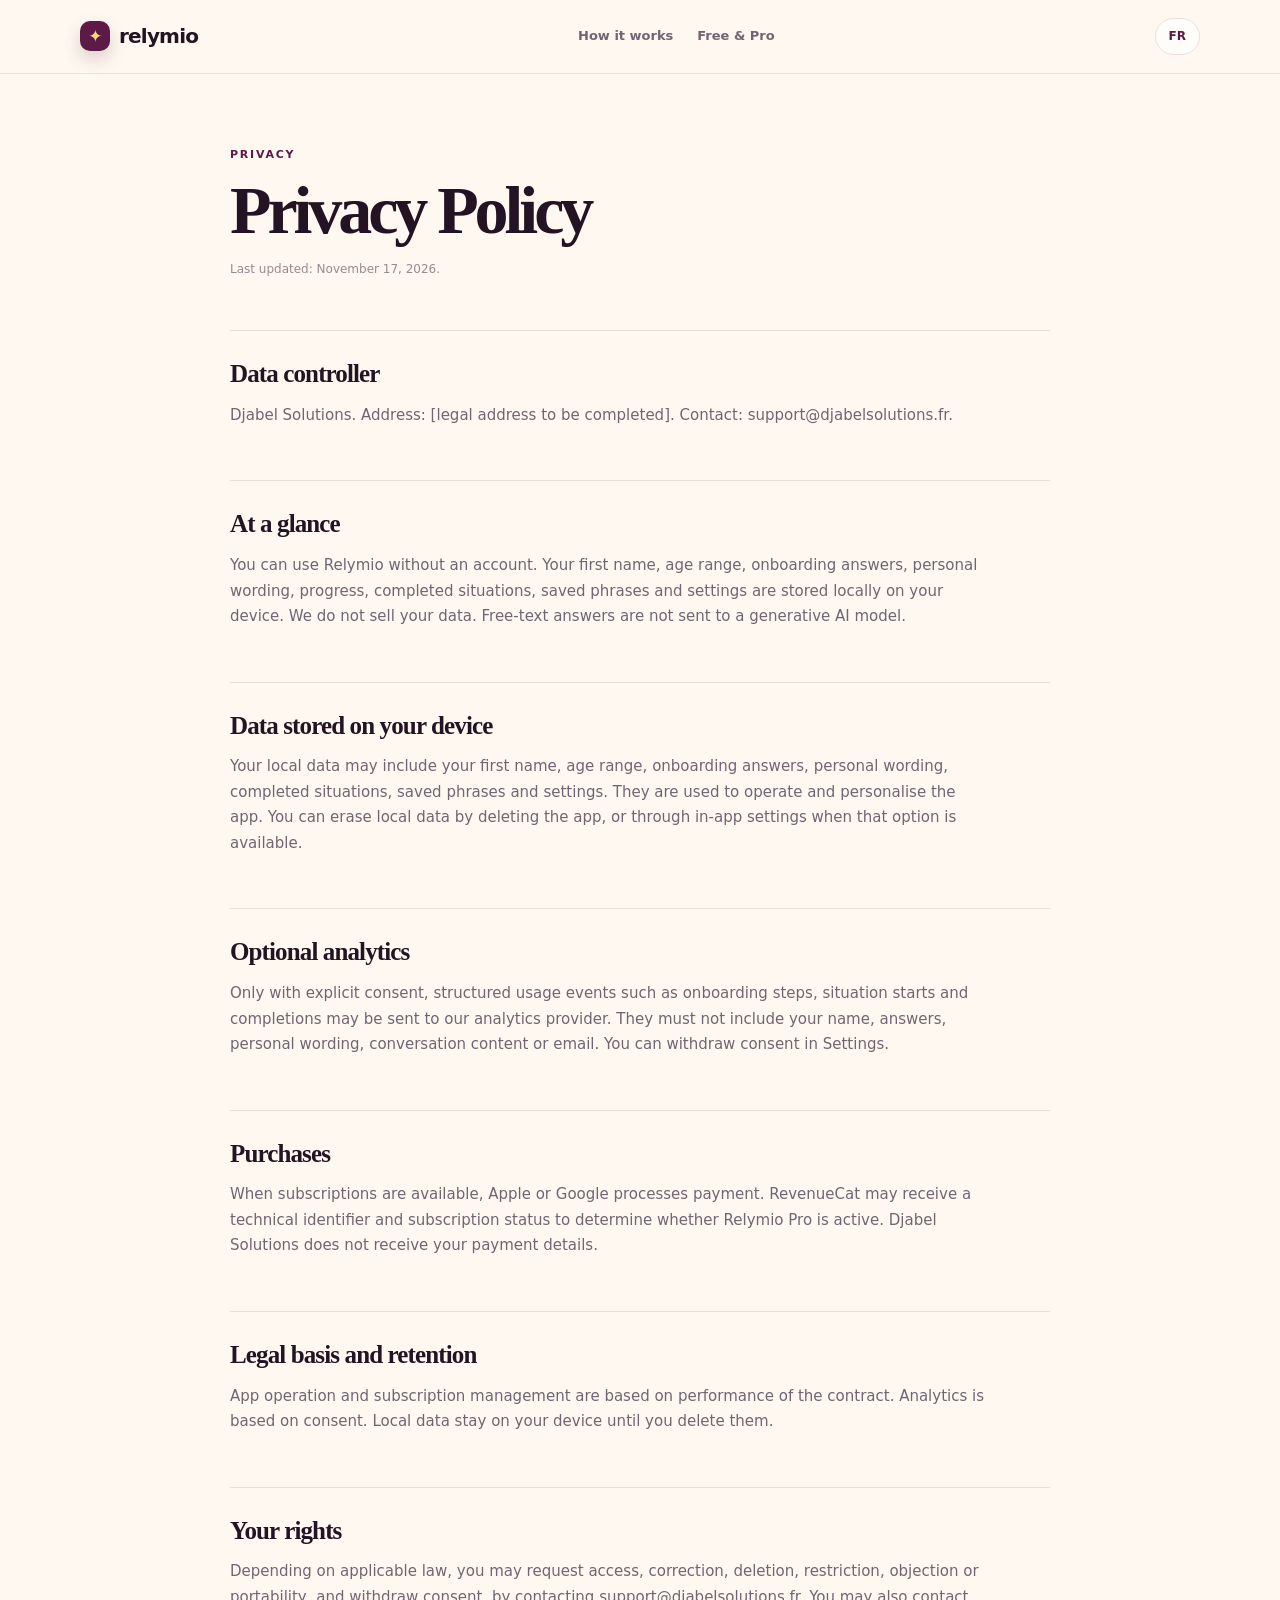
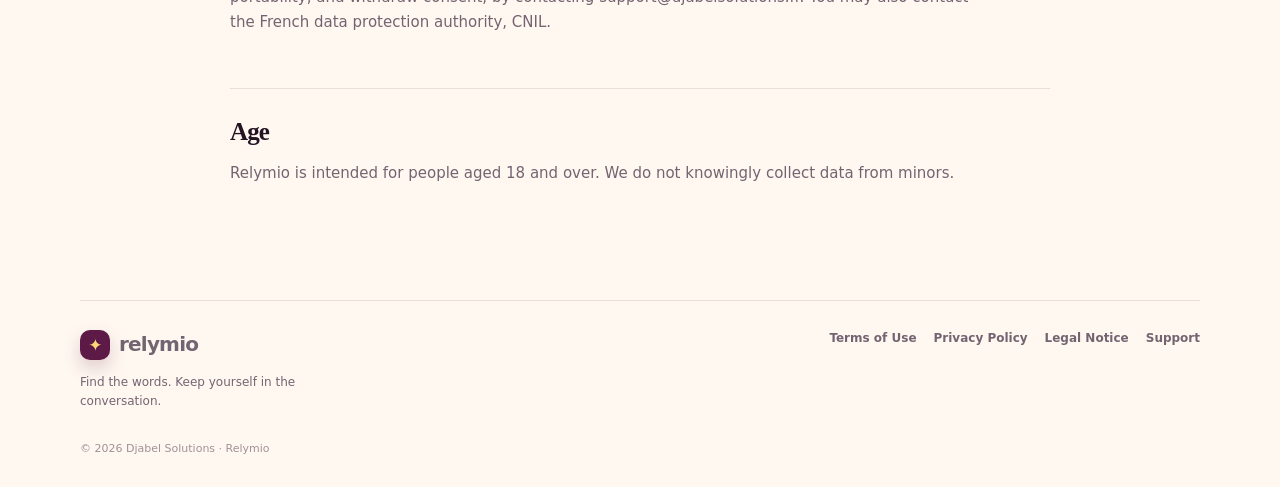
==== legal.html @ fb1016e0 "Prepare Relymio public website" ====
<!doctype html>
<html lang="en"><head><meta charset="utf-8"><meta name="viewport" content="width=device-width,initial-scale=1"><meta name="theme-color" content="#241323"><title>Relymio — Legal</title><link rel="stylesheet" href="./styles.css"><style>.legal-page{max-width:820px;padding-top:72px;padding-bottom:90px}.legal-page h1{margin:0;font-family:Georgia,serif;font-size:clamp(42px,6vw,68px);line-height:1;letter-spacing:-.06em}.legal-updated{margin:16px 0 52px;color:#9a8991;font-size:12px}.legal-body{display:grid;gap:28px}.legal-body section{padding:24px 0;border-top:1px solid var(--line)}.legal-body h2{margin:0 0 9px;font-family:Georgia,serif;font-size:25px;letter-spacing:-.035em}.legal-body p{max-width:760px;margin:0;color:var(--muted);font-size:15px;line-height:1.7}</style></head>
<body data-site-page="legal">
  <header class="site-header"><a class="brand" href="./index.html"><span class="brand-mark" aria-hidden="true">✦</span><span>relymio</span></a><nav class="nav-links"><a href="./index.html#how" data-i18n="nav.how">How it works</a><a href="./index.html#plans" data-i18n="nav.plans">Free & Pro</a></nav><button class="language-toggle" type="button" data-language-toggle>FR</button></header>
  <main class="section-shell legal-page"><p class="eyebrow" data-legal-label>LEGAL</p><h1 data-legal-title>Privacy Policy</h1><p class="legal-updated" data-legal-updated>Last updated: November 17, 2026.</p><div class="legal-body" data-legal-body></div></main>
  <footer class="site-footer section-shell"><div class="footer-brand"><a class="brand" href="./index.html"><span class="brand-mark" aria-hidden="true">✦</span><span>relymio</span></a><p data-i18n="footer.tagline">Find the words. Keep yourself in the conversation.</p></div><div class="footer-links"><a href="./legal.html?doc=terms" data-i18n="footer.terms">Terms of Use</a><a href="./legal.html?doc=privacy" data-i18n="footer.privacy">Privacy Policy</a><a href="./legal.html?doc=notice" data-i18n="footer.notice">Legal Notice</a><a href="mailto:support@djabelsolutions.fr" data-i18n="footer.support">Support</a></div><p class="copyright">© 2026 Djabel Solutions · Relymio</p></footer>
  <script src="./site.js" defer></script>
  <script>
  const LEGAL={
    en:{privacy:{label:'PRIVACY',title:'Privacy Policy',sections:[['Data controller','Djabel Solutions. Address: [legal address to be completed]. Contact: support@djabelsolutions.fr.'],['At a glance','You can use Relymio without an account. Your first name, age range, onboarding answers, personal wording, progress, completed situations, saved phrases and settings are stored locally on your device. We do not sell your data. Free-text answers are not sent to a generative AI model.'],['Data stored on your device','Your local data may include your first name, age range, onboarding answers, personal wording, completed situations, saved phrases and settings. They are used to operate and personalise the app. You can erase local data by deleting the app, or through in-app settings when that option is available.'],['Optional analytics','Only with explicit consent, structured usage events such as onboarding steps, situation starts and completions may be sent to our analytics provider. They must not include your name, answers, personal wording, conversation content or email. You can withdraw consent in Settings.'],['Purchases','When subscriptions are available, Apple or Google processes payment. RevenueCat may receive a technical identifier and subscription status to determine whether Relymio Pro is active. Djabel Solutions does not receive your payment details.'],['Legal basis and retention','App operation and subscription management are based on performance of the contract. Analytics is based on consent. Local data stay on your device until you delete them.'],['Your rights','Depending on applicable law, you may request access, correction, deletion, restriction, objection or portability, and withdraw consent, by contacting support@djabelsolutions.fr. You may also contact the French data protection authority, CNIL.'],['Age','Relymio is intended for people aged 18 and over. We do not knowingly collect data from minors.']]},terms:{label:'TERMS',title:'Terms of Use',sections:[['1. Service','Relymio is a communication practice app. It provides pre-written situations, possible wording and reflections. The content is deterministic; the app does not use generative artificial intelligence. Relymio does not provide care, diagnosis, or medical, psychological or legal advice.'],['2. Eligibility and access','The app is intended for people aged 18 and over. You can use it as a guest. Free includes one short situation per day and up to five saved phrases. Pro includes multi-turn simulations, guided paths, reviews and unlimited saved phrases when offered in the store.'],['3. Subscription','The store displays the plan, price, currency, term, renewal and any trial before purchase; those store terms control. Payment is processed by Apple or Google. The subscription renews automatically unless cancelled at least 24 hours before the current period ends. Store rules and applicable law govern management, cancellation and refunds.'],['4. Return offer','A return offer may appear after the paywall is closed. It is optional and its final price is the price displayed by the store at purchase. Relymio does not simulate purchases when a real store package is not configured.'],['5. Restoring purchases','You can restore an existing subscription from the subscription screen using Restore Purchases and the same store account.'],['6. Ownership and liability','Relymio’s text, scenarios, illustrations, brand and logo are protected. Use is personal and non-commercial. The service is provided “as is” and no particular outcome in a real conversation is guaranteed.'],['7. Changes','These terms may change. The latest update date appears on this page and significant changes will be notified in the app.'],['8. Contact and governing law','Publisher: Djabel Solutions. Contact: support@djabelsolutions.fr. These terms are governed by French law without limiting mandatory consumer protections.']]},notice:{label:'LEGAL NOTICE',title:'Legal Notice',sections:[['Publisher','Djabel Solutions. Address: [legal address to be completed]. Publishing director: [to be completed]. Support email: support@djabelsolutions.fr.'],['Hosting','Planned public URL: https://relymio.djabelsolutions.fr. The app operates primarily on the user’s device. The web host and its legal contact details must be completed before publication.'],['Intellectual property','Relymio content, scenarios, illustrations, brand and logo are protected. Unauthorised reproduction is prohibited.']]}}
    ,fr:{privacy:{label:'CONFIDENTIALITÉ',title:'Politique de confidentialité',sections:[['Responsable du traitement','Djabel Solutions. Adresse : [adresse légale à renseigner]. Contact : support@djabelsolutions.fr.'],['En bref','Tu peux utiliser Relymio sans compte. Ton prénom, ta tranche d’âge, tes réponses d’onboarding, ta phrase personnelle, ta progression, tes situations terminées, tes phrases gardées et tes réglages restent sur ton appareil. Nous ne vendons pas tes données. Les textes libres ne sont pas envoyés à un modèle d’IA générative.'],['Données sur ton appareil','Les données locales peuvent inclure ton prénom, ta tranche d’âge, tes réponses d’onboarding, ta phrase personnelle, les situations terminées, tes phrases gardées et tes réglages. Elles servent au fonctionnement et à la personnalisation de l’app. Tu peux les effacer en supprimant l’app, ou depuis les réglages quand cette option est disponible.'],['Analytics optionnelles','Avec ton accord explicite uniquement, des événements structurés comme les étapes d’onboarding, les débuts et fins de situations peuvent être envoyés à notre outil de mesure. Ils ne doivent pas contenir ton prénom, tes réponses, ta phrase personnelle, le contenu d’une conversation ou ton email. Tu peux retirer ton accord dans les Réglages.'],['Achats','Lorsque les abonnements seront disponibles, Apple ou Google traitera le paiement. RevenueCat peut recevoir un identifiant technique et l’état de l’abonnement pour déterminer si Relymio Pro est actif. Djabel Solutions ne reçoit pas tes coordonnées bancaires.'],['Base légale et conservation','Le fonctionnement de l’app et la gestion de l’abonnement reposent sur l’exécution du contrat. Les analytics reposent sur ton consentement. Les données locales restent sur ton appareil jusqu’à leur suppression.'],['Tes droits','Selon le droit applicable, tu peux demander l’accès, la rectification, l’effacement, la limitation, l’opposition ou la portabilité de tes données, et retirer ton consentement, en écrivant à support@djabelsolutions.fr. Tu peux également contacter la CNIL.'],['Âge','Relymio est destiné aux personnes de 18 ans et plus. Nous ne collectons pas sciemment les données de mineurs.']]},terms:{label:'CGU',title:'Conditions générales d’utilisation',sections:[['1. Service','Relymio est une application d’entraînement à la communication. Elle propose des situations écrites à l’avance, des formulations possibles et des débriefs. Les contenus sont déterministes ; l’app n’utilise pas d’intelligence artificielle générative. Relymio ne fournit ni soin, ni diagnostic, ni conseil médical, psychologique ou juridique.'],['2. Accès','L’application est destinée aux personnes de 18 ans et plus. Tu peux l’utiliser en invité. Free comprend une situation courte par jour et jusqu’à cinq phrases gardées. Pro comprend les simulations multi-tours, les parcours guidés, les révisions et les phrases gardées sans limite lorsqu’il est proposé dans le store.'],['3. Abonnement','Le store affiche la formule, le prix, la devise, la durée, le renouvellement et l’éventuel essai avant l’achat ; ces informations font foi. Le paiement est traité par Apple ou Google. L’abonnement se renouvelle automatiquement sauf résiliation au moins 24 heures avant la fin de la période en cours. La gestion, la résiliation et les remboursements suivent les règles du store et du droit applicable.'],['4. Offre de retour','Une offre de retour peut apparaître après la fermeture du paywall. Elle est facultative et son prix définitif est celui affiché par le store au moment de l’achat. Relymio ne simule aucun achat lorsqu’aucun vrai package store n’est configuré.'],['5. Restauration','Tu peux restaurer un abonnement existant depuis l’écran d’abonnement avec « Restaurer mes achats » et le même compte store.'],['6. Propriété et responsabilité','Les textes, scénarios, illustrations, marque et logo Relymio sont protégés. L’usage est personnel et non commercial. Le service est fourni « en l’état » ; aucun résultat particulier dans une conversation réelle n’est garanti.'],['7. Modifications','Ces conditions peuvent évoluer. La date de mise à jour figure sur cette page et les changements importants seront signalés dans l’app.'],['8. Contact et droit applicable','Éditeur : Djabel Solutions. Contact : support@djabelsolutions.fr. Ces conditions sont régies par le droit français, sans limiter les protections impératives du consommateur.']]},notice:{label:'MENTIONS LÉGALES',title:'Mentions légales',sections:[['Éditeur','Djabel Solutions. Adresse : [adresse légale à renseigner]. Directeur de la publication : [à renseigner]. Email de support : support@djabelsolutions.fr.'],['Hébergement','URL publique prévue : https://relymio.djabelsolutions.fr. L’application fonctionne principalement sur l’appareil de l’utilisateur. L’hébergeur web et ses coordonnées doivent être complétés avant publication.'],['Propriété intellectuelle','Les contenus, scénarios, illustrations, marque et logo Relymio sont protégés. Toute reproduction non autorisée est interdite.']]}}
  };
  const doc=new URLSearchParams(location.search).get('doc')||'privacy';
  function renderLegal(language){const item=LEGAL[language][doc]||LEGAL[language].privacy;document.querySelector('[data-legal-label]').textContent=item.label;document.querySelector('[data-legal-title]').textContent=item.title;document.querySelector('[data-legal-updated]').textContent=language==='en'?'Last updated: November 17, 2026.':'Dernière mise à jour : 17 novembre 2026.';document.querySelector('[data-legal-body]').innerHTML=item.sections.map(([heading,body])=>`<section><h2>${heading}</h2><p>${body}</p></section>`).join('')}
  window.renderLegal=renderLegal; window.addEventListener('load',()=>renderLegal(localStorage.getItem('relymio-site-language')==='fr'?'fr':'en'));
  </script>
</body></html>
---- styles.css ----
:root{--ink:#241323;--plum:#5d1a46;--plum-dark:#241323;--coral:#f08a76;--gold:#e9b13d;--cream:#fff8f0;--paper:#fffdf9;--muted:#746472;--line:#eadfd8;--sage:#517c70;--shadow:0 22px 60px rgba(36,19,35,.12);--radius:24px}*{box-sizing:border-box}html{scroll-behavior:smooth}body{margin:0;background:var(--cream);color:var(--ink);font-family:Inter,ui-sans-serif,system-ui,-apple-system,BlinkMacSystemFont,"Segoe UI",sans-serif;line-height:1.55}a{color:inherit;text-decoration:none}button{font:inherit}.section-shell{width:min(1120px,calc(100% - 40px));margin-inline:auto}.site-header{position:sticky;top:0;z-index:20;display:flex;align-items:center;justify-content:space-between;gap:22px;padding:18px max(20px,calc((100vw - 1120px)/2));background:rgba(255,248,240,.88);backdrop-filter:blur(16px);border-bottom:1px solid rgba(234,223,216,.8)}.brand{display:inline-flex;align-items:center;gap:9px;font-weight:850;font-size:20px;letter-spacing:-.04em}.brand-mark{display:grid;place-items:center;width:30px;height:30px;border-radius:10px;background:var(--plum);color:#ffd777;font-size:17px;box-shadow:0 8px 18px rgba(93,26,70,.2)}.nav-links{display:flex;gap:24px;color:var(--muted);font-size:13px;font-weight:650}.nav-links a:hover,.footer-links a:hover{color:var(--plum)}.language-toggle{border:1px solid var(--line);background:var(--paper);color:var(--plum);border-radius:999px;padding:8px 13px;font-size:12px;font-weight:800;cursor:pointer}.hero{display:grid;grid-template-columns:1fr .88fr;gap:72px;align-items:center;padding-top:84px;padding-bottom:80px}.eyebrow{margin:0 0 13px;color:var(--plum);font-size:11px;font-weight:900;letter-spacing:.16em}.hero h1{max-width:640px;margin:0;font-family:Georgia,"Times New Roman",serif;font-size:clamp(50px,6vw,82px);line-height:.98;letter-spacing:-.065em}.hero-lede{max-width:570px;margin:25px 0 0;color:var(--muted);font-size:18px;line-height:1.55}.hero-actions{display:flex;flex-wrap:wrap;gap:12px;margin-top:30px}.button{display:inline-flex;align-items:center;justify-content:center;min-height:48px;padding:0 21px;border-radius:999px;font-size:13px;font-weight:850;transition:transform .2s ease,box-shadow .2s ease,background .2s ease}.button:hover{transform:translateY(-2px)}.button-primary{background:var(--plum);color:white;box-shadow:0 12px 22px rgba(93,26,70,.2)}.button-primary:hover{background:#76235a;box-shadow:0 16px 28px rgba(93,26,70,.26)}.button-quiet{border:1px solid var(--line);background:var(--paper);color:var(--plum)}.button-outline{border:1px solid rgba(93,26,70,.35);color:var(--plum)}.micro-note{max-width:470px;margin-top:19px;color:#907f88;font-size:12px}.hero-card{position:relative;overflow:hidden;padding:25px;border-radius:30px;background:linear-gradient(150deg,#2c1226,#6c234d 62%,#c65d54);color:white;box-shadow:var(--shadow);transform:rotate(1deg)}.hero-card-top{display:flex;justify-content:space-between;align-items:center}.pill{display:inline-block;border:1px solid rgba(255,255,255,.25);border-radius:999px;padding:6px 10px;color:#ffd9c8;font-size:10px;font-weight:800;letter-spacing:.04em}.card-time{color:rgba(255,255,255,.65);font-size:11px}.card-context{margin:38px 0 7px;color:#ffd58e;font-size:10px;font-weight:900;letter-spacing:.16em}.hero-card h2{max-width:430px;margin:0;font-family:Georgia,"Times New Roman",serif;font-size:32px;line-height:1.05;letter-spacing:-.04em}.hero-card>p:not(.card-context){color:rgba(255,255,255,.75);font-size:13px;line-height:1.5}.practice-line{display:flex;gap:10px;align-items:flex-start;margin-top:23px;padding:13px;border-radius:16px;background:rgba(255,255,255,.11)}.avatar{display:grid;place-items:center;flex:none;width:30px;height:30px;border-radius:50%;background:#ffd28a;color:var(--plum);font-weight:900}.practice-line div{display:grid;gap:2px;font-size:12px}.practice-line span{color:rgba(255,255,255,.73);line-height:1.4}.fake-option{display:flex;gap:10px;align-items:flex-start;margin-top:10px;padding:12px 13px;border:1px solid rgba(255,255,255,.16);border-radius:15px;color:rgba(255,255,255,.82);font-size:12px}.fake-option span{display:grid;place-items:center;width:22px;height:22px;border-radius:7px;background:rgba(255,255,255,.12);color:#ffd58e;font-weight:900}.fake-option.selected{border-color:#ffd58e;background:rgba(255,213,142,.12);color:#fff}.card-shine{position:absolute;right:-70px;bottom:-100px;width:250px;height:250px;border-radius:50%;background:rgba(255,255,255,.08);filter:blur(3px)}.proof-strip{display:grid;grid-template-columns:repeat(3,1fr);gap:1px;border-top:1px solid var(--line);border-bottom:1px solid var(--line)}.proof-strip div{display:flex;align-items:center;gap:15px;padding:22px 10px;color:var(--muted);font-size:13px;font-weight:700}.proof-strip strong{color:var(--coral);font-size:12px;letter-spacing:.08em}.section-block{padding-top:105px}.section-intro{max-width:720px}.section-intro h2,.closing-cta h2{margin:0;font-family:Georgia,"Times New Roman",serif;font-size:clamp(35px,4.5vw,58px);line-height:1.02;letter-spacing:-.055em}.section-intro>p:last-child{max-width:620px;margin:19px 0 0;color:var(--muted);font-size:16px}.steps-grid{display:grid;grid-template-columns:repeat(3,1fr);gap:15px;margin-top:40px}.step-card{min-height:230px;padding:24px;border:1px solid var(--line);border-radius:var(--radius);background:var(--paper)}.featured-step{background:var(--plum);color:white;box-shadow:var(--shadow);transform:translateY(-10px)}.step-number{color:var(--coral);font-size:12px;font-weight:900;letter-spacing:.12em}.step-card h3{margin:45px 0 9px;font-family:Georgia,"Times New Roman",serif;font-size:25px;letter-spacing:-.03em}.step-card p{margin:0;color:var(--muted);font-size:14px}.featured-step p{color:rgba(255,255,255,.73)}.split-intro{display:grid;grid-template-columns:1.1fr .8fr;gap:80px;align-items:end;max-width:none}.split-intro>p{margin:0!important;padding-bottom:4px}.scenario-grid{display:grid;grid-template-columns:repeat(3,1fr);gap:13px;margin-top:40px}.scenario-card{display:flex;flex-direction:column;min-height:210px;padding:19px;border:1px solid var(--line);border-radius:20px;background:var(--paper);transition:transform .2s ease,box-shadow .2s ease}.scenario-card:hover{transform:translateY(-4px);box-shadow:var(--shadow)}.scenario-meta{display:flex;justify-content:space-between;color:var(--plum);font-size:10px;font-weight:900;letter-spacing:.1em}.scenario-card h3{margin:32px 0 8px;font-family:Georgia,"Times New Roman",serif;font-size:22px;line-height:1.1;letter-spacing:-.035em}.scenario-card p{margin:0;color:var(--muted);font-size:13px;line-height:1.45}.scenario-footer{display:flex;justify-content:space-between;align-items:center;margin-top:auto;padding-top:16px;color:var(--sage);font-size:10px;font-weight:900;letter-spacing:.1em}.plans-grid{display:grid;grid-template-columns:repeat(2,1fr);gap:16px;margin-top:40px}.plan-card{position:relative;padding:28px;border:1px solid var(--line);border-radius:var(--radius);background:var(--paper)}.pro-card{background:linear-gradient(145deg,#2b1225,#67234e);color:white;box-shadow:var(--shadow)}.plan-kicker{margin:0;color:var(--coral);font-size:11px;font-weight:900;letter-spacing:.18em}.plan-card h3{margin:42px 0 10px;font-family:Georgia,"Times New Roman",serif;font-size:32px;letter-spacing:-.04em}.plan-card>p:not(.plan-kicker){max-width:420px;color:var(--muted);font-size:14px}.pro-card>p:not(.plan-kicker){color:rgba(255,255,255,.75)}.plan-card ul{display:grid;gap:9px;padding:0;margin:25px 0 31px;list-style:none;color:var(--muted);font-size:13px}.pro-card ul{color:rgba(255,255,255,.82)}.plan-card li:before{content:"✓";margin-right:9px;color:var(--sage);font-weight:900}.plan-badge{position:absolute;top:22px;right:22px;padding:6px 10px;border-radius:999px;background:#ffd58e;color:var(--plum);font-size:9px;font-weight:900;letter-spacing:.1em}.plan-price{display:flex;align-items:baseline;gap:8px;margin-bottom:25px}.plan-price strong{font-size:27px}.plan-price span{color:rgba(255,255,255,.7);font-size:11px}.legal-price-note{max-width:760px;margin:19px 0 0;color:#907f88;font-size:11px}.safety-card{display:grid;grid-template-columns:.9fr 1fr;gap:60px;padding:38px;border-radius:30px;background:#f4e8df;border:1px solid #e6d6cc}.safety-card h2{margin:0;font-family:Georgia,"Times New Roman",serif;font-size:42px;line-height:1.03;letter-spacing:-.05em}.safety-points{display:grid;gap:13px}.safety-points p{display:flex;gap:12px;margin:0;color:var(--muted);font-size:14px}.safety-points p span:first-child{color:var(--sage);font-weight:900}.faq-grid{display:grid;gap:10px;max-width:840px;margin-top:35px}.faq-grid details{padding:17px 20px;border:1px solid var(--line);border-radius:16px;background:var(--paper)}.faq-grid summary{cursor:pointer;font-weight:800;font-size:15px}.faq-grid details p{max-width:690px;margin:13px 0 0;color:var(--muted);font-size:14px}.faq-grid a{color:var(--plum);font-weight:800;text-decoration:underline}.closing-cta{margin-top:115px;padding-top:75px;padding-bottom:85px;text-align:center;border-top:1px solid var(--line)}.closing-cta h2{max-width:680px;margin:0 auto}.closing-cta>p:not(.eyebrow){max-width:560px;margin:18px auto 28px;color:var(--muted)}.site-footer{display:grid;grid-template-columns:1fr auto;gap:20px;padding-top:28px;padding-bottom:30px;border-top:1px solid var(--line);color:var(--muted)}.footer-brand p{max-width:290px;margin:13px 0 0;font-size:12px}.footer-links{display:flex;flex-wrap:wrap;justify-content:flex-end;gap:17px;font-size:12px;font-weight:750}.copyright{grid-column:1/-1;margin:10px 0 0;color:#a19098;font-size:11px}@media(max-width:820px){.nav-links{display:none}.hero{grid-template-columns:1fr;gap:44px;padding-top:58px}.hero-card{max-width:560px;margin:0 auto}.split-intro,.safety-card{grid-template-columns:1fr;gap:20px}.scenario-grid{grid-template-columns:repeat(2,1fr)}.steps-grid{gap:10px}.step-card{min-height:210px}.safety-card h2{font-size:36px}}@media(max-width:560px){.section-shell{width:min(100% - 28px,1120px)}.site-header{padding:14px}.hero h1{font-size:53px}.hero-lede{font-size:16px}.proof-strip{grid-template-columns:1fr}.proof-strip div{padding:13px 0}.steps-grid,.scenario-grid,.plans-grid{grid-template-columns:1fr}.featured-step{transform:none}.section-block{padding-top:75px}.hero-card h2{font-size:28px}.safety-card{padding:25px}.site-footer{grid-template-columns:1fr}.footer-links{justify-content:flex-start}.copyright{grid-column:auto}}
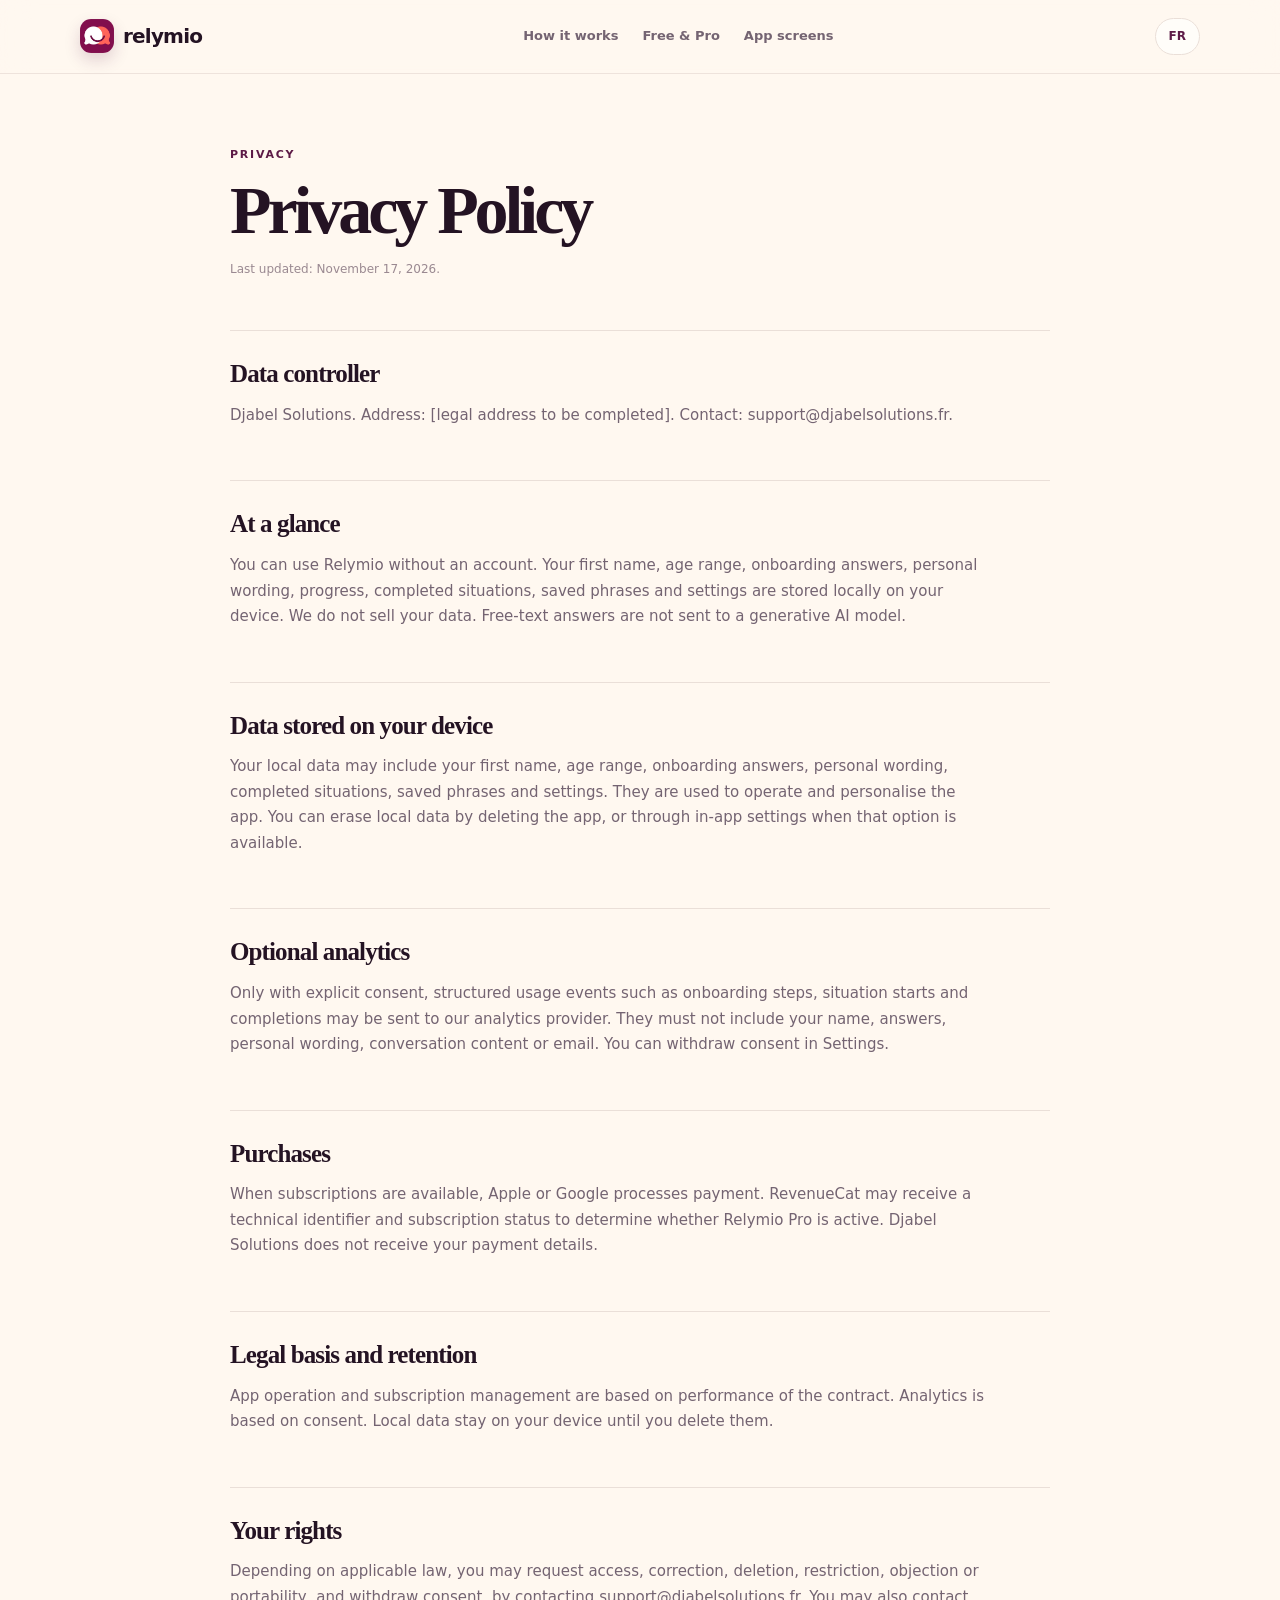
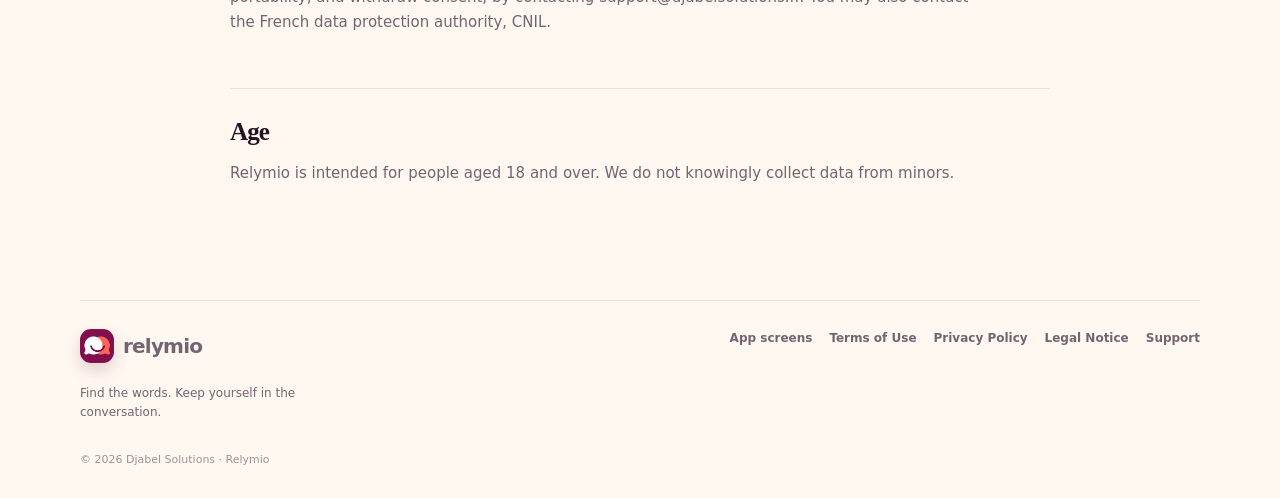
==== commit 642e2e6a: "Enrich Relymio website branding and product tour" ====
--- a/legal.html
+++ b/legal.html
@@ -1,9 +1,9 @@
 <!doctype html>
-<html lang="en"><head><meta charset="utf-8"><meta name="viewport" content="width=device-width,initial-scale=1"><meta name="theme-color" content="#241323"><title>Relymio — Legal</title><link rel="stylesheet" href="./styles.css"><style>.legal-page{max-width:820px;padding-top:72px;padding-bottom:90px}.legal-page h1{margin:0;font-family:Georgia,serif;font-size:clamp(42px,6vw,68px);line-height:1;letter-spacing:-.06em}.legal-updated{margin:16px 0 52px;color:#9a8991;font-size:12px}.legal-body{display:grid;gap:28px}.legal-body section{padding:24px 0;border-top:1px solid var(--line)}.legal-body h2{margin:0 0 9px;font-family:Georgia,serif;font-size:25px;letter-spacing:-.035em}.legal-body p{max-width:760px;margin:0;color:var(--muted);font-size:15px;line-height:1.7}</style></head>
+<html lang="en"><head><meta charset="utf-8"><meta name="viewport" content="width=device-width,initial-scale=1"><meta name="theme-color" content="#241323"><link rel="icon" type="image/png" href="./assets/relymio-logo.png"><title>Relymio — Legal</title><link rel="stylesheet" href="./styles.css"><style>.legal-page{max-width:820px;padding-top:72px;padding-bottom:90px}.legal-page h1{margin:0;font-family:Georgia,serif;font-size:clamp(42px,6vw,68px);line-height:1;letter-spacing:-.06em}.legal-updated{margin:16px 0 52px;color:#9a8991;font-size:12px}.legal-body{display:grid;gap:28px}.legal-body section{padding:24px 0;border-top:1px solid var(--line)}.legal-body h2{margin:0 0 9px;font-family:Georgia,serif;font-size:25px;letter-spacing:-.035em}.legal-body p{max-width:760px;margin:0;color:var(--muted);font-size:15px;line-height:1.7}.legal-logo{width:34px;height:34px;border-radius:11px;object-fit:cover;box-shadow:0 7px 16px rgba(93,26,70,.18)}</style></head>
 <body data-site-page="legal">
-  <header class="site-header"><a class="brand" href="./index.html"><span class="brand-mark" aria-hidden="true">✦</span><span>relymio</span></a><nav class="nav-links"><a href="./index.html#how" data-i18n="nav.how">How it works</a><a href="./index.html#plans" data-i18n="nav.plans">Free & Pro</a></nav><button class="language-toggle" type="button" data-language-toggle>FR</button></header>
+  <header class="site-header"><a class="brand" href="./index.html"><img class="legal-logo" src="./assets/relymio-logo.png" alt=""><span>relymio</span></a><nav class="nav-links"><a href="./index.html#how" data-i18n="nav.how">How it works</a><a href="./index.html#plans" data-i18n="nav.plans">Free & Pro</a><a href="./screens.html" data-i18n="nav.screens">App screens</a></nav><button class="language-toggle" type="button" data-language-toggle>FR</button></header>
   <main class="section-shell legal-page"><p class="eyebrow" data-legal-label>LEGAL</p><h1 data-legal-title>Privacy Policy</h1><p class="legal-updated" data-legal-updated>Last updated: November 17, 2026.</p><div class="legal-body" data-legal-body></div></main>
-  <footer class="site-footer section-shell"><div class="footer-brand"><a class="brand" href="./index.html"><span class="brand-mark" aria-hidden="true">✦</span><span>relymio</span></a><p data-i18n="footer.tagline">Find the words. Keep yourself in the conversation.</p></div><div class="footer-links"><a href="./legal.html?doc=terms" data-i18n="footer.terms">Terms of Use</a><a href="./legal.html?doc=privacy" data-i18n="footer.privacy">Privacy Policy</a><a href="./legal.html?doc=notice" data-i18n="footer.notice">Legal Notice</a><a href="mailto:support@djabelsolutions.fr" data-i18n="footer.support">Support</a></div><p class="copyright">© 2026 Djabel Solutions · Relymio</p></footer>
+  <footer class="site-footer section-shell"><div class="footer-brand"><a class="brand" href="./index.html"><img class="legal-logo" src="./assets/relymio-logo.png" alt=""><span>relymio</span></a><p data-i18n="footer.tagline">Find the words. Keep yourself in the conversation.</p></div><div class="footer-links"><a href="./screens.html" data-i18n="nav.screens">App screens</a><a href="./legal.html?doc=terms" data-i18n="footer.terms">Terms of Use</a><a href="./legal.html?doc=privacy" data-i18n="footer.privacy">Privacy Policy</a><a href="./legal.html?doc=notice" data-i18n="footer.notice">Legal Notice</a><a href="mailto:support@djabelsolutions.fr" data-i18n="footer.support">Support</a></div><p class="copyright">© 2026 Djabel Solutions · Relymio</p></footer>
   <script src="./site.js" defer></script>
   <script>
   const LEGAL={
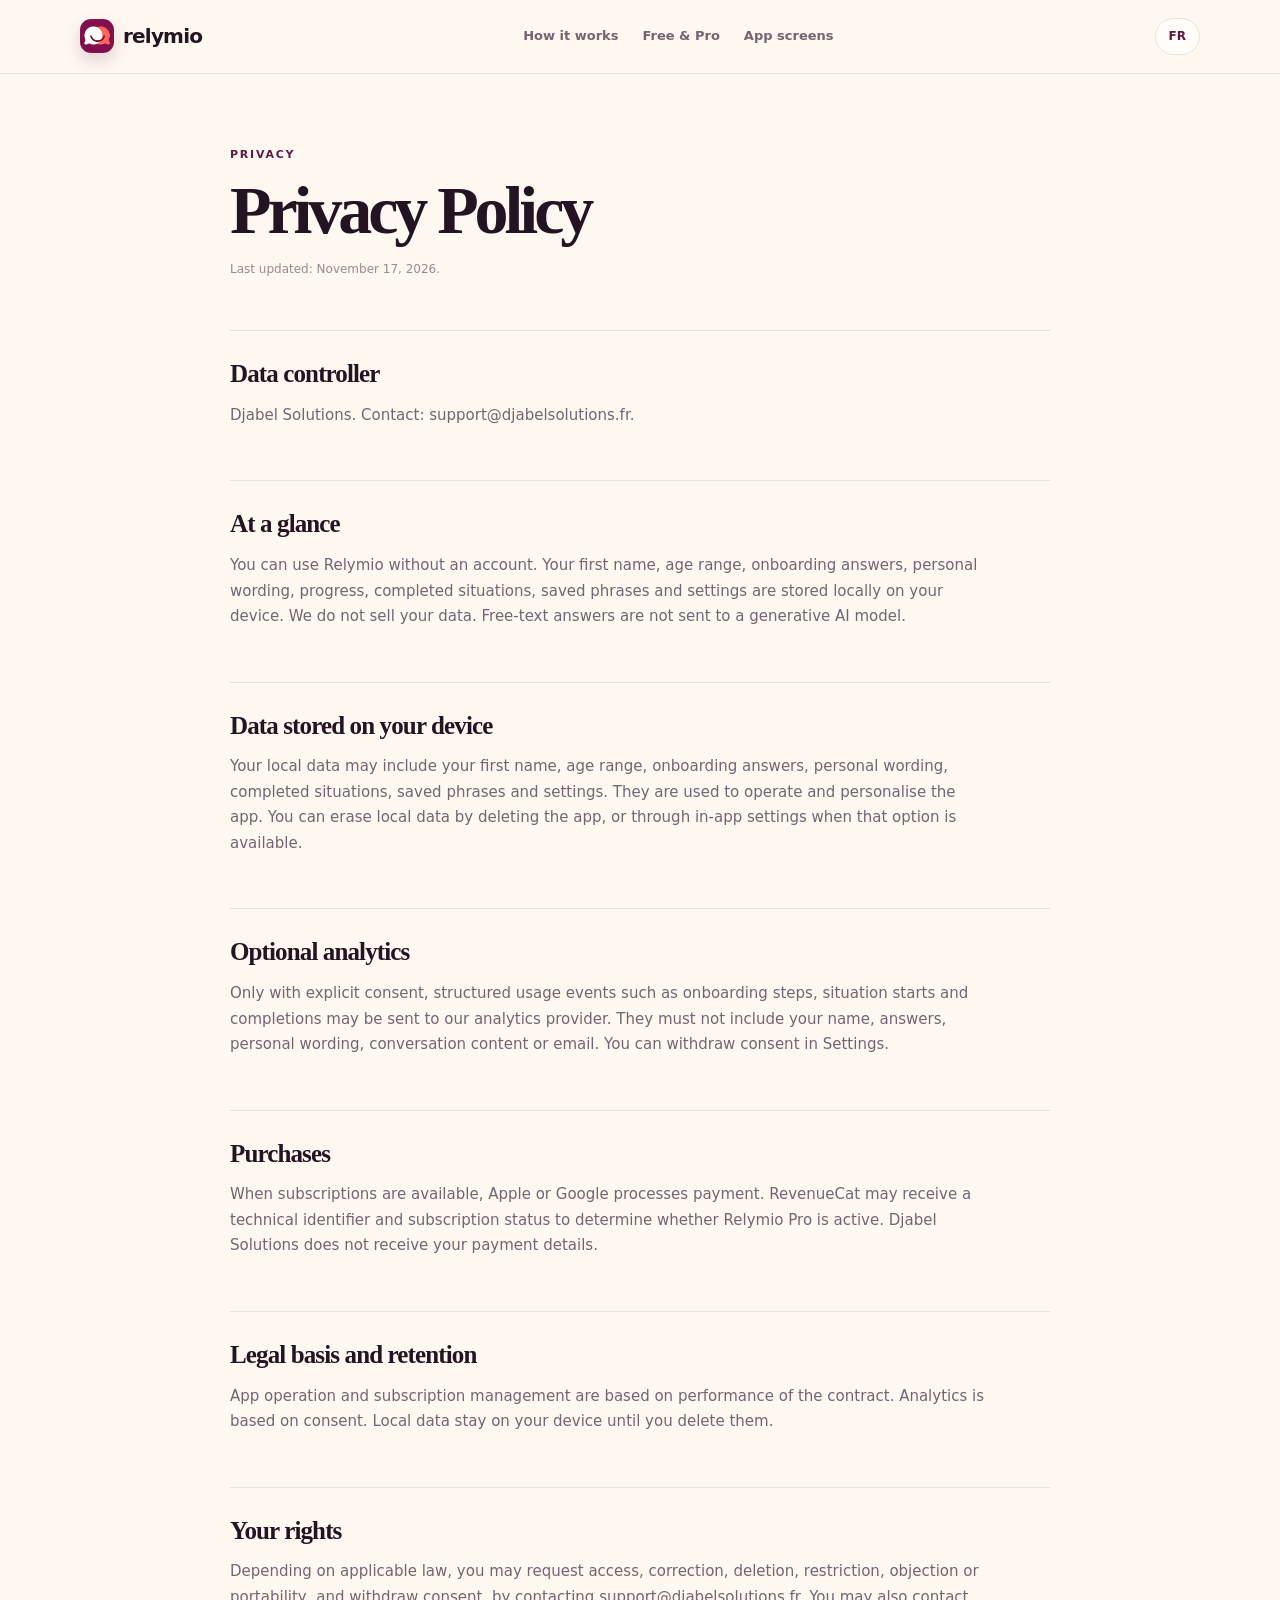
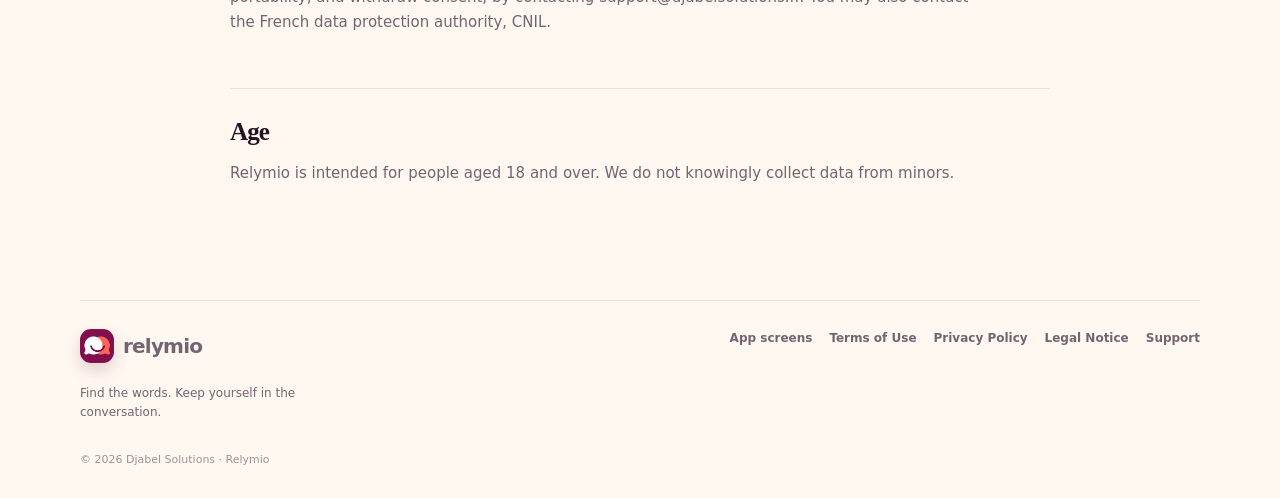
==== commit b608400d: "Keep public legal pages privacy-conscious" ====
--- a/legal.html
+++ b/legal.html
@@ -7,8 +7,8 @@
   <script src="./site.js" defer></script>
   <script>
   const LEGAL={
-    en:{privacy:{label:'PRIVACY',title:'Privacy Policy',sections:[['Data controller','Djabel Solutions. Address: [legal address to be completed]. Contact: support@djabelsolutions.fr.'],['At a glance','You can use Relymio without an account. Your first name, age range, onboarding answers, personal wording, progress, completed situations, saved phrases and settings are stored locally on your device. We do not sell your data. Free-text answers are not sent to a generative AI model.'],['Data stored on your device','Your local data may include your first name, age range, onboarding answers, personal wording, completed situations, saved phrases and settings. They are used to operate and personalise the app. You can erase local data by deleting the app, or through in-app settings when that option is available.'],['Optional analytics','Only with explicit consent, structured usage events such as onboarding steps, situation starts and completions may be sent to our analytics provider. They must not include your name, answers, personal wording, conversation content or email. You can withdraw consent in Settings.'],['Purchases','When subscriptions are available, Apple or Google processes payment. RevenueCat may receive a technical identifier and subscription status to determine whether Relymio Pro is active. Djabel Solutions does not receive your payment details.'],['Legal basis and retention','App operation and subscription management are based on performance of the contract. Analytics is based on consent. Local data stay on your device until you delete them.'],['Your rights','Depending on applicable law, you may request access, correction, deletion, restriction, objection or portability, and withdraw consent, by contacting support@djabelsolutions.fr. You may also contact the French data protection authority, CNIL.'],['Age','Relymio is intended for people aged 18 and over. We do not knowingly collect data from minors.']]},terms:{label:'TERMS',title:'Terms of Use',sections:[['1. Service','Relymio is a communication practice app. It provides pre-written situations, possible wording and reflections. The content is deterministic; the app does not use generative artificial intelligence. Relymio does not provide care, diagnosis, or medical, psychological or legal advice.'],['2. Eligibility and access','The app is intended for people aged 18 and over. You can use it as a guest. Free includes one short situation per day and up to five saved phrases. Pro includes multi-turn simulations, guided paths, reviews and unlimited saved phrases when offered in the store.'],['3. Subscription','The store displays the plan, price, currency, term, renewal and any trial before purchase; those store terms control. Payment is processed by Apple or Google. The subscription renews automatically unless cancelled at least 24 hours before the current period ends. Store rules and applicable law govern management, cancellation and refunds.'],['4. Return offer','A return offer may appear after the paywall is closed. It is optional and its final price is the price displayed by the store at purchase. Relymio does not simulate purchases when a real store package is not configured.'],['5. Restoring purchases','You can restore an existing subscription from the subscription screen using Restore Purchases and the same store account.'],['6. Ownership and liability','Relymio’s text, scenarios, illustrations, brand and logo are protected. Use is personal and non-commercial. The service is provided “as is” and no particular outcome in a real conversation is guaranteed.'],['7. Changes','These terms may change. The latest update date appears on this page and significant changes will be notified in the app.'],['8. Contact and governing law','Publisher: Djabel Solutions. Contact: support@djabelsolutions.fr. These terms are governed by French law without limiting mandatory consumer protections.']]},notice:{label:'LEGAL NOTICE',title:'Legal Notice',sections:[['Publisher','Djabel Solutions. Address: [legal address to be completed]. Publishing director: [to be completed]. Support email: support@djabelsolutions.fr.'],['Hosting','Planned public URL: https://relymio.djabelsolutions.fr. The app operates primarily on the user’s device. The web host and its legal contact details must be completed before publication.'],['Intellectual property','Relymio content, scenarios, illustrations, brand and logo are protected. Unauthorised reproduction is prohibited.']]}}
-    ,fr:{privacy:{label:'CONFIDENTIALITÉ',title:'Politique de confidentialité',sections:[['Responsable du traitement','Djabel Solutions. Adresse : [adresse légale à renseigner]. Contact : support@djabelsolutions.fr.'],['En bref','Tu peux utiliser Relymio sans compte. Ton prénom, ta tranche d’âge, tes réponses d’onboarding, ta phrase personnelle, ta progression, tes situations terminées, tes phrases gardées et tes réglages restent sur ton appareil. Nous ne vendons pas tes données. Les textes libres ne sont pas envoyés à un modèle d’IA générative.'],['Données sur ton appareil','Les données locales peuvent inclure ton prénom, ta tranche d’âge, tes réponses d’onboarding, ta phrase personnelle, les situations terminées, tes phrases gardées et tes réglages. Elles servent au fonctionnement et à la personnalisation de l’app. Tu peux les effacer en supprimant l’app, ou depuis les réglages quand cette option est disponible.'],['Analytics optionnelles','Avec ton accord explicite uniquement, des événements structurés comme les étapes d’onboarding, les débuts et fins de situations peuvent être envoyés à notre outil de mesure. Ils ne doivent pas contenir ton prénom, tes réponses, ta phrase personnelle, le contenu d’une conversation ou ton email. Tu peux retirer ton accord dans les Réglages.'],['Achats','Lorsque les abonnements seront disponibles, Apple ou Google traitera le paiement. RevenueCat peut recevoir un identifiant technique et l’état de l’abonnement pour déterminer si Relymio Pro est actif. Djabel Solutions ne reçoit pas tes coordonnées bancaires.'],['Base légale et conservation','Le fonctionnement de l’app et la gestion de l’abonnement reposent sur l’exécution du contrat. Les analytics reposent sur ton consentement. Les données locales restent sur ton appareil jusqu’à leur suppression.'],['Tes droits','Selon le droit applicable, tu peux demander l’accès, la rectification, l’effacement, la limitation, l’opposition ou la portabilité de tes données, et retirer ton consentement, en écrivant à support@djabelsolutions.fr. Tu peux également contacter la CNIL.'],['Âge','Relymio est destiné aux personnes de 18 ans et plus. Nous ne collectons pas sciemment les données de mineurs.']]},terms:{label:'CGU',title:'Conditions générales d’utilisation',sections:[['1. Service','Relymio est une application d’entraînement à la communication. Elle propose des situations écrites à l’avance, des formulations possibles et des débriefs. Les contenus sont déterministes ; l’app n’utilise pas d’intelligence artificielle générative. Relymio ne fournit ni soin, ni diagnostic, ni conseil médical, psychologique ou juridique.'],['2. Accès','L’application est destinée aux personnes de 18 ans et plus. Tu peux l’utiliser en invité. Free comprend une situation courte par jour et jusqu’à cinq phrases gardées. Pro comprend les simulations multi-tours, les parcours guidés, les révisions et les phrases gardées sans limite lorsqu’il est proposé dans le store.'],['3. Abonnement','Le store affiche la formule, le prix, la devise, la durée, le renouvellement et l’éventuel essai avant l’achat ; ces informations font foi. Le paiement est traité par Apple ou Google. L’abonnement se renouvelle automatiquement sauf résiliation au moins 24 heures avant la fin de la période en cours. La gestion, la résiliation et les remboursements suivent les règles du store et du droit applicable.'],['4. Offre de retour','Une offre de retour peut apparaître après la fermeture du paywall. Elle est facultative et son prix définitif est celui affiché par le store au moment de l’achat. Relymio ne simule aucun achat lorsqu’aucun vrai package store n’est configuré.'],['5. Restauration','Tu peux restaurer un abonnement existant depuis l’écran d’abonnement avec « Restaurer mes achats » et le même compte store.'],['6. Propriété et responsabilité','Les textes, scénarios, illustrations, marque et logo Relymio sont protégés. L’usage est personnel et non commercial. Le service est fourni « en l’état » ; aucun résultat particulier dans une conversation réelle n’est garanti.'],['7. Modifications','Ces conditions peuvent évoluer. La date de mise à jour figure sur cette page et les changements importants seront signalés dans l’app.'],['8. Contact et droit applicable','Éditeur : Djabel Solutions. Contact : support@djabelsolutions.fr. Ces conditions sont régies par le droit français, sans limiter les protections impératives du consommateur.']]},notice:{label:'MENTIONS LÉGALES',title:'Mentions légales',sections:[['Éditeur','Djabel Solutions. Adresse : [adresse légale à renseigner]. Directeur de la publication : [à renseigner]. Email de support : support@djabelsolutions.fr.'],['Hébergement','URL publique prévue : https://relymio.djabelsolutions.fr. L’application fonctionne principalement sur l’appareil de l’utilisateur. L’hébergeur web et ses coordonnées doivent être complétés avant publication.'],['Propriété intellectuelle','Les contenus, scénarios, illustrations, marque et logo Relymio sont protégés. Toute reproduction non autorisée est interdite.']]}}
+    en:{privacy:{label:'PRIVACY',title:'Privacy Policy',sections:[['Data controller','Djabel Solutions. Contact: support@djabelsolutions.fr.'],['At a glance','You can use Relymio without an account. Your first name, age range, onboarding answers, personal wording, progress, completed situations, saved phrases and settings are stored locally on your device. We do not sell your data. Free-text answers are not sent to a generative AI model.'],['Data stored on your device','Your local data may include your first name, age range, onboarding answers, personal wording, completed situations, saved phrases and settings. They are used to operate and personalise the app. You can erase local data by deleting the app, or through in-app settings when that option is available.'],['Optional analytics','Only with explicit consent, structured usage events such as onboarding steps, situation starts and completions may be sent to our analytics provider. They must not include your name, answers, personal wording, conversation content or email. You can withdraw consent in Settings.'],['Purchases','When subscriptions are available, Apple or Google processes payment. RevenueCat may receive a technical identifier and subscription status to determine whether Relymio Pro is active. Djabel Solutions does not receive your payment details.'],['Legal basis and retention','App operation and subscription management are based on performance of the contract. Analytics is based on consent. Local data stay on your device until you delete them.'],['Your rights','Depending on applicable law, you may request access, correction, deletion, restriction, objection or portability, and withdraw consent, by contacting support@djabelsolutions.fr. You may also contact the French data protection authority, CNIL.'],['Age','Relymio is intended for people aged 18 and over. We do not knowingly collect data from minors.']]},terms:{label:'TERMS',title:'Terms of Use',sections:[['1. Service','Relymio is a communication practice app. It provides pre-written situations, possible wording and reflections. The content is deterministic; the app does not use generative artificial intelligence. Relymio does not provide care, diagnosis, or medical, psychological or legal advice.'],['2. Eligibility and access','The app is intended for people aged 18 and over. You can use it as a guest. Free includes one short situation per day and up to five saved phrases. Pro includes multi-turn simulations, guided paths, reviews and unlimited saved phrases when offered in the store.'],['3. Subscription','The store displays the plan, price, currency, term, renewal and any trial before purchase; those store terms control. Payment is processed by Apple or Google. The subscription renews automatically unless cancelled at least 24 hours before the current period ends. Store rules and applicable law govern management, cancellation and refunds.'],['4. Return offer','A return offer may appear after the paywall is closed. It is optional and its final price is the price displayed by the store at purchase. Relymio does not simulate purchases when a real store package is not configured.'],['5. Restoring purchases','You can restore an existing subscription from the subscription screen using Restore Purchases and the same store account.'],['6. Ownership and liability','Relymio’s text, scenarios, illustrations, brand and logo are protected. Use is personal and non-commercial. The service is provided “as is” and no particular outcome in a real conversation is guaranteed.'],['7. Changes','These terms may change. The latest update date appears on this page and significant changes will be notified in the app.'],['8. Contact and governing law','Publisher: Djabel Solutions. Contact: support@djabelsolutions.fr. These terms are governed by French law without limiting mandatory consumer protections.']]},notice:{label:'LEGAL NOTICE',title:'Legal Notice',sections:[['Publisher','Djabel Solutions. Support email: support@djabelsolutions.fr.'],['Hosting','The website is published through GitHub Pages. Planned public URL: https://relymio.djabelsolutions.fr.'],['Intellectual property','Relymio content, scenarios, illustrations, brand and logo are protected. Unauthorised reproduction is prohibited.']]}}
+    ,fr:{privacy:{label:'CONFIDENTIALITÉ',title:'Politique de confidentialité',sections:[['Responsable du traitement','Djabel Solutions. Contact : support@djabelsolutions.fr.'],['En bref','Tu peux utiliser Relymio sans compte. Ton prénom, ta tranche d’âge, tes réponses d’onboarding, ta phrase personnelle, ta progression, tes situations terminées, tes phrases gardées et tes réglages restent sur ton appareil. Nous ne vendons pas tes données. Les textes libres ne sont pas envoyés à un modèle d’IA générative.'],['Données sur ton appareil','Les données locales peuvent inclure ton prénom, ta tranche d’âge, tes réponses d’onboarding, ta phrase personnelle, les situations terminées, tes phrases gardées et tes réglages. Elles servent au fonctionnement et à la personnalisation de l’app. Tu peux les effacer en supprimant l’app, ou depuis les réglages quand cette option est disponible.'],['Analytics optionnelles','Avec ton accord explicite uniquement, des événements structurés comme les étapes d’onboarding, les débuts et fins de situations peuvent être envoyés à notre outil de mesure. Ils ne doivent pas contenir ton prénom, tes réponses, ta phrase personnelle, le contenu d’une conversation ou ton email. Tu peux retirer ton accord dans les Réglages.'],['Achats','Lorsque les abonnements seront disponibles, Apple ou Google traitera le paiement. RevenueCat peut recevoir un identifiant technique et l’état de l’abonnement pour déterminer si Relymio Pro est actif. Djabel Solutions ne reçoit pas tes coordonnées bancaires.'],['Base légale et conservation','Le fonctionnement de l’app et la gestion de l’abonnement reposent sur l’exécution du contrat. Les analytics reposent sur ton consentement. Les données locales restent sur ton appareil jusqu’à leur suppression.'],['Tes droits','Selon le droit applicable, tu peux demander l’accès, la rectification, l’effacement, la limitation, l’opposition ou la portabilité de tes données, et retirer ton consentement, en écrivant à support@djabelsolutions.fr. Tu peux également contacter la CNIL.'],['Âge','Relymio est destiné aux personnes de 18 ans et plus. Nous ne collectons pas sciemment les données de mineurs.']]},terms:{label:'CGU',title:'Conditions générales d’utilisation',sections:[['1. Service','Relymio est une application d’entraînement à la communication. Elle propose des situations écrites à l’avance, des formulations possibles et des débriefs. Les contenus sont déterministes ; l’app n’utilise pas d’intelligence artificielle générative. Relymio ne fournit ni soin, ni diagnostic, ni conseil médical, psychologique ou juridique.'],['2. Accès','L’application est destinée aux personnes de 18 ans et plus. Tu peux l’utiliser en invité. Free comprend une situation courte par jour et jusqu’à cinq phrases gardées. Pro comprend les simulations multi-tours, les parcours guidés, les révisions et les phrases gardées sans limite lorsqu’il est proposé dans le store.'],['3. Abonnement','Le store affiche la formule, le prix, la devise, la durée, le renouvellement et l’éventuel essai avant l’achat ; ces informations font foi. Le paiement est traité par Apple ou Google. L’abonnement se renouvelle automatiquement sauf résiliation au moins 24 heures avant la fin de la période en cours. La gestion, la résiliation et les remboursements suivent les règles du store et du droit applicable.'],['4. Offre de retour','Une offre de retour peut apparaître après la fermeture du paywall. Elle est facultative et son prix définitif est celui affiché par le store au moment de l’achat. Relymio ne simule aucun achat lorsqu’aucun vrai package store n’est configuré.'],['5. Restauration','Tu peux restaurer un abonnement existant depuis l’écran d’abonnement avec « Restaurer mes achats » et le même compte store.'],['6. Propriété et responsabilité','Les textes, scénarios, illustrations, marque et logo Relymio sont protégés. L’usage est personnel et non commercial. Le service est fourni « en l’état » ; aucun résultat particulier dans une conversation réelle n’est garanti.'],['7. Modifications','Ces conditions peuvent évoluer. La date de mise à jour figure sur cette page et les changements importants seront signalés dans l’app.'],['8. Contact et droit applicable','Éditeur : Djabel Solutions. Contact : support@djabelsolutions.fr. Ces conditions sont régies par le droit français, sans limiter les protections impératives du consommateur.']]},notice:{label:'MENTIONS LÉGALES',title:'Mentions légales',sections:[['Éditeur','Djabel Solutions. Email de support : support@djabelsolutions.fr.'],['Hébergement','Le site est publié via GitHub Pages. URL publique prévue : https://relymio.djabelsolutions.fr.'],['Propriété intellectuelle','Les contenus, scénarios, illustrations, marque et logo Relymio sont protégés. Toute reproduction non autorisée est interdite.']]}}
   };
   const doc=new URLSearchParams(location.search).get('doc')||'privacy';
   function renderLegal(language){const item=LEGAL[language][doc]||LEGAL[language].privacy;document.querySelector('[data-legal-label]').textContent=item.label;document.querySelector('[data-legal-title]').textContent=item.title;document.querySelector('[data-legal-updated]').textContent=language==='en'?'Last updated: November 17, 2026.':'Dernière mise à jour : 17 novembre 2026.';document.querySelector('[data-legal-body]').innerHTML=item.sections.map(([heading,body])=>`<section><h2>${heading}</h2><p>${body}</p></section>`).join('')}
